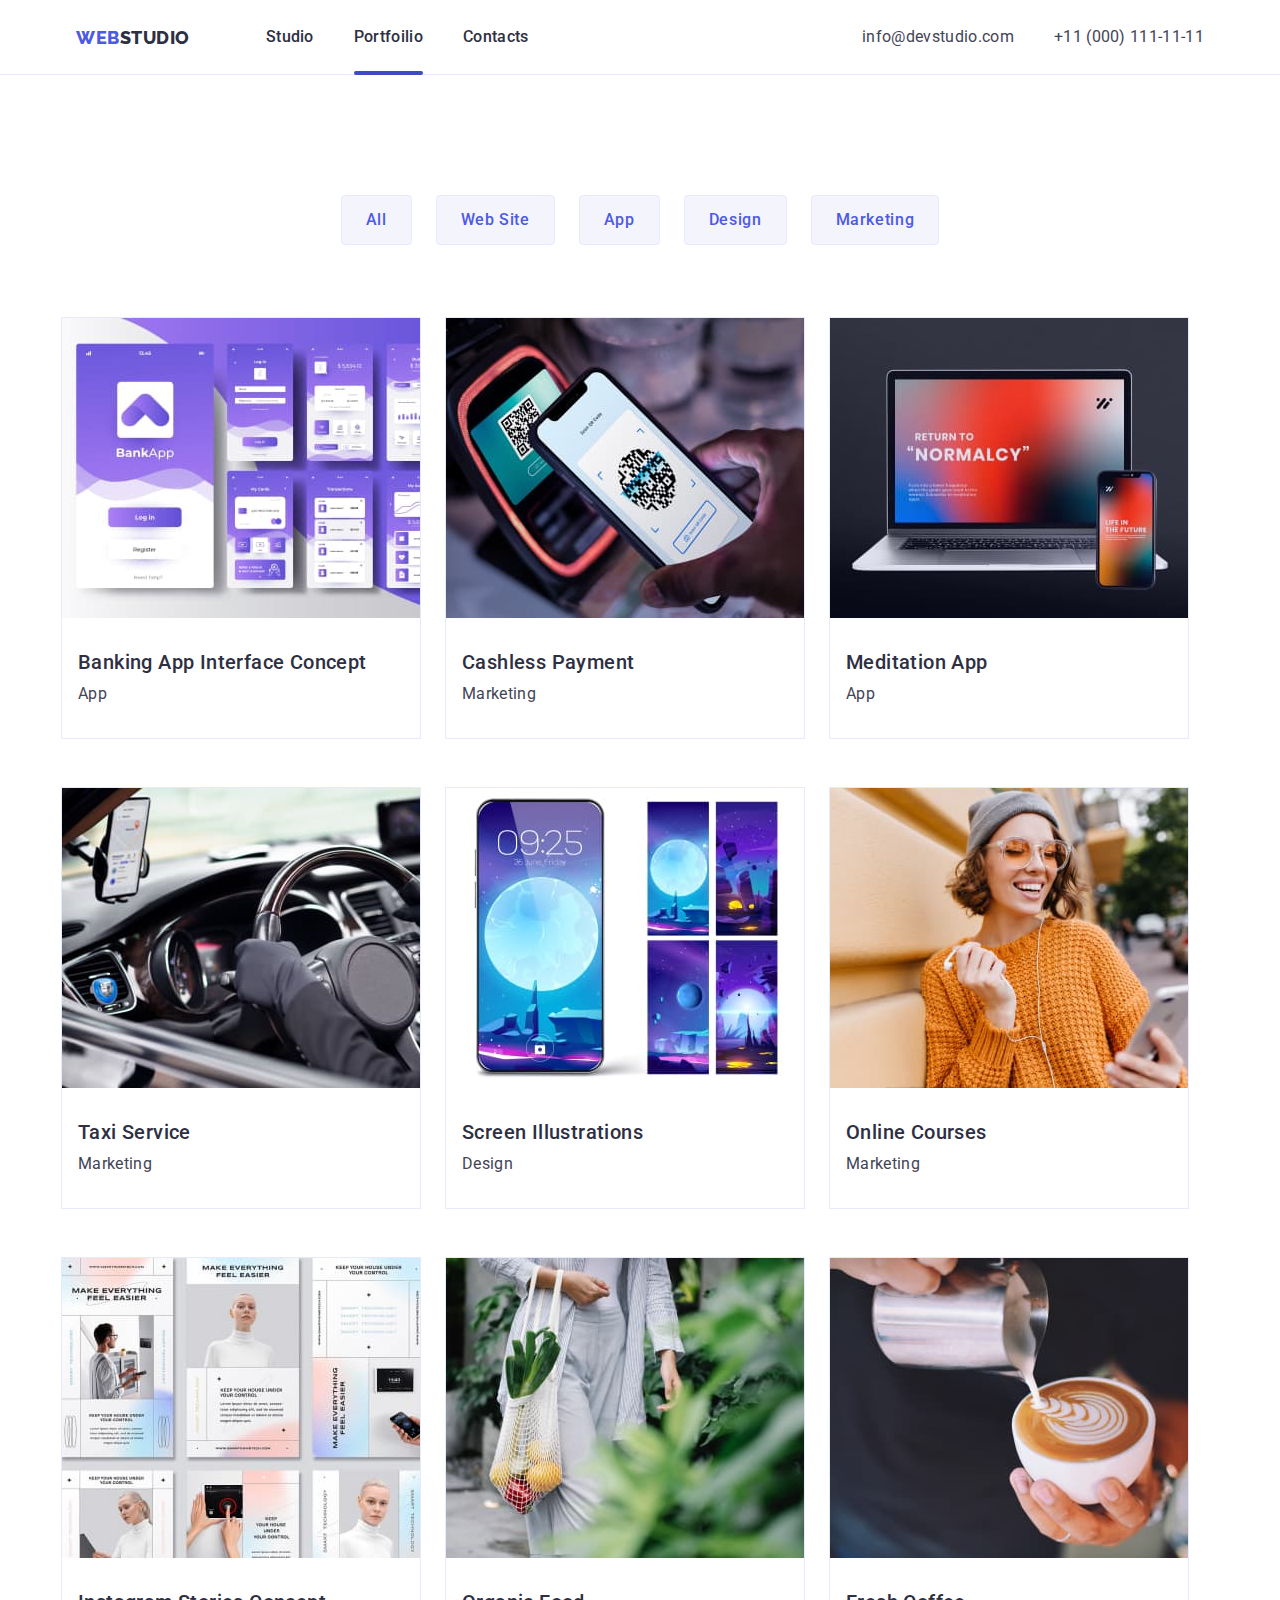
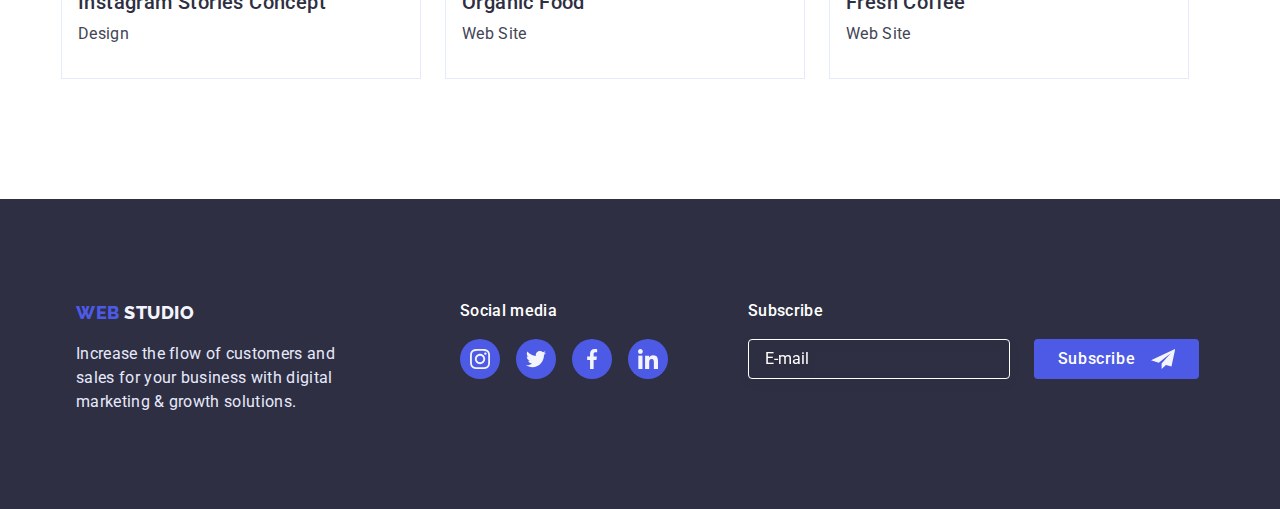
==== portfolio.html @ 88928753 "Initial commit" ====
<!DOCTYPE html>
<html lang="en">
  <head>
    <meta charset="UTF-8" />
    <meta http-equiv="X-UA-Compatible" content="IE=edge" />
    <meta name="viewport" content="width=device-width, initial-scale=1.0" />
    <title>Portfoilio</title>
     <link rel="stylesheet" href="https://cdn.jsdelivr.net/npm/modern-normalize@1.1.0/modern-normalize.min.css">
    <link rel="preconnect" href="https://fonts.googleapis.com" />
    <link rel="preconnect" href="https://fonts.gstatic.com" crossorigin />
    <link
      href="https://fonts.googleapis.com/css2?family=Raleway:wght@800&family=Roboto:wght@400;500;700;900&display=swap"
      rel="stylesheet"
    />
    <link rel="stylesheet" href="./css/styles.css" />
  </head>
  <body>
     <header class="container-site line">
      <div class="container header-conteiner ">
      <nav class="header-navigation">
        <!-- Logo -->
        <a class="link web-top" href="./index.html"
          >Web<span class="studio-top">Studio</span></a
        >

        <!-- Button -->
        <ul class="list site-nav ">
          <li class="item">
            <a class="link hover-nav header-nav" href="./index.html">Studio</a>
          </li>

          <li class="item menu-link">
            <a class="link hover-nav header-nav current" href="./portfolio.html"
              >Portfoilio</a
            >
          </li>

          <li class="item">
            <a class="link hover-nav header-nav" href="">Contacts</a>
          </li>
        </ul>
      </nav>
      <address class="font ">
        <ul class="list site-nav ">
          <li class="item">
            <a
              class="link hover-nav header-addr"
              href="mailto:info@devstudio.com"
              >info@devstudio.com</a
            >
          </li>

          <li class="item">
            <a class="link hover-nav header-addr" href="tel:+11000111111"
              >+11 (000) 111-11-11</a
            >
          </li>
        </ul>
      </div>
      </address>
    </header>
    <!-- Filters, btn-navigation -->
    <main class="contaier-site">
      <section class="section-portfolio">
        <h1 hidden>hidden this text</h1>
        <!-- <div class="button box "> -->
       <div class="box">
          <ul class="list feature-sublist ">
            <li>
              <button type="button" class="nav-btn hover-btn">All</button>
            </li>
            <li>
              <button type="button" class="nav-btn hover-btn">Web Site</button>
            </li>
            <li>
              <button type="button" class="nav-btn hover-btn">App</button>
            </li>
            <li>
              <button type="button" class="nav-btn hover-btn">Design</button>
            </li>
            <li>
              <button type="button" class="nav-btn hover-btn">Marketing</button>
            </li>
          </ul>
         <!-- </div> -->

         <!-- Row 1 -->
          <ul class="list gallery-list ">

            <li class="item-card hover-cards">
                <a href="" class="link Item-cards-hover">
                  <div class="item-img-wrapper">
                    <img
                      src="./images/imgBankApp.jpg"
                      alt="Banking App Interface"
                      width="360"
                      height="300"
                    />
                    <p class="overloy-cards">Lorem ipsum dolor sit amet consectetur adipisicing elit. Porro perspiciatis rerum totam, alias deleniti ullam! Quae labore magnam consequuntur sapiente sint, dolor, quo consequatur in accusamus tempora, mollitia neque voluptate?</p>
                  </div>
                  <div class="cards-text">
                    <h2 class="feature-subtitle">Banking App Interface Concept</h2>
                    <p class="cards-subtext ">App</p>
                  </div>
                </a>
            </li>

            <li class="item-card hover-cards hover-cards">
              <a href="" class="link Item-cards-hover">
                <div class="item-img-wrapper">
                <img
                  src="./images/imgCashPay.jpg"
                  alt="Cashless Payment"
                  width="360"
                  height="300"
                />
                <p class="overloy-cards">Lorem ipsum dolor sit amet consectetur adipisicing elit. Porro perspiciatis rerum totam, alias deleniti ullam! Quae labore magnam consequuntur sapiente sint, dolor, quo consequatur in accusamus tempora, mollitia neque voluptate?</p>
              </div>
                <div class="cards-text">
                  <h2 class="feature-subtitle">Cashless Payment</h2>
                  <p class="cards-subtext ">Marketing</p>
                </div>
              </a>
            </li>
            <li class="item-card hover-cards">
              <a href="" class="link Item-cards-hover">
                <div class="item-img-wrapper">
                <img
                  src="./images/imgMeditationApp.jpg"
                  alt="Meditaion App"
                  width="360"
                  height="300"
                />
              <p class="overloy-cards">Lorem ipsum dolor sit amet consectetur adipisicing elit. Porro perspiciatis rerum totam, alias deleniti ullam! Quae labore magnam consequuntur sapiente sint, dolor, quo consequatur in accusamus tempora, mollitia neque voluptate?</p>
              </div>
                <div class="cards-text">
                  <h2 class="feature-subtitle">Meditation App</h2>
                  <p class="cards-subtext ">App</p>
                </div>
              </a>
            </li>
            <li class="item-card hover-cards">
              <a href="" class="link Item-cards-hover">
                <div class="item-img-wrapper">
                <img
                  src="./images/imgTaxiServ.jpg"
                  alt="TaxiServ"
                  width="360"
                  height="300"
                />
              <p class="overloy-cards">Lorem ipsum dolor sit amet consectetur adipisicing elit. Porro perspiciatis rerum totam, alias deleniti ullam! Quae labore magnam consequuntur sapiente sint, dolor, quo consequatur in accusamus tempora, mollitia neque voluptate?</p>
              </div>
                <div class="cards-text">
                  <h2 class="feature-subtitle">Taxi Service</h2>
                  <p class="cards-subtext ">Marketing</p>
                </div>
              </a>
            </li>
            <li class="item-card hover-cards">
              <a href="" class="link Item-cards-hover">
                <div class="item-img-wrapper">
                <img
                  src="./images/imgScreen.jpg"
                  alt="Screen"
                  width="360"
                  height="300"
                />
              <p class="overloy-cards">Lorem ipsum dolor sit amet consectetur adipisicing elit. Porro perspiciatis rerum totam, alias deleniti ullam! Quae labore magnam consequuntur sapiente sint, dolor, quo consequatur in accusamus tempora, mollitia neque voluptate?</p>
              </div>
                <div class="cards-text">
                  <h2 class="feature-subtitle">Screen Illustrations</h2>
                  <p class="cards-subtext ">Design</p>
                </div>
              </a>
            </li>
            <li class="item-card hover-cards">
              <a href="" class="link Item-cards-hover">
                <div class="item-img-wrapper">
                <img
                  src="./images/imgOnlineCourses.jpg"
                  alt="imgOnlineCourses"
                  width="360"
                  height="300"
                />
              <p class="overloy-cards">Lorem ipsum dolor sit amet consectetur adipisicing elit. Porro perspiciatis rerum totam, alias deleniti ullam! Quae labore magnam consequuntur sapiente sint, dolor, quo consequatur in accusamus tempora, mollitia neque voluptate?</p>
              </div>
                <div class="cards-text">
                  <h2 class="feature-subtitle">Online Courses</h2>
                  <p class="cards-subtext ">Marketing</p>
                </div>
              </a>
            </li>
            <li class="item-card hover-cards">
              <a href="" class="link Item-cards-hover">
                <div class="item-img-wrapper">
                <img
                  src="./images/imgInstagramStories.jpg"
                  alt="InstagramStories"
                  width="360"
                  height="300"
                />
              <p class="overloy-cards">Lorem ipsum dolor sit amet consectetur adipisicing elit. Porro perspiciatis rerum totam, alias deleniti ullam! Quae labore magnam consequuntur sapiente sint, dolor, quo consequatur in accusamus tempora, mollitia neque voluptate?</p>
              </div>
                <div class="cards-text">
                  <h2 class="feature-subtitle">Instagram Stories Concept</h2>
                  <p class="cards-subtext ">Design</p>
                </div>
              </a>
            </li>
            <li class="item-card hover-cards">
              <a href="" class="link Item-cards-hover">
                <div class="item-img-wrapper">
                <img
                  src="./images/imgOrganicFood.jpg"
                  alt="OrganicFood"
                  width="360"
                  height="300"
                />
              <p class="overloy-cards">Lorem ipsum dolor sit amet consectetur adipisicing elit. Porro perspiciatis rerum totam, alias deleniti ullam! Quae labore magnam consequuntur sapiente sint, dolor, quo consequatur in accusamus tempora, mollitia neque voluptate?</p>
              </div>
                <div class="cards-text">
                  <h2 class="feature-subtitle">Organic Food</h2>
                  <p class="cards-subtext ">Web Site</p>
                </div>
              </a>
            </li>
            <li class="item-card hover-cards">
              <a href="" class="link Item-cards-hover">
                <div class="item-img-wrapper">
                <img
                  src="./images/imgFreshCoffee.jpg"
                  alt="imgFreshCoffee"
                  width="360"
                  height="300"
                />
              <p class="overloy-cards">Lorem ipsum dolor sit amet consectetur adipisicing elit. Porro perspiciatis rerum totam, alias deleniti ullam! Quae labore magnam consequuntur sapiente sint, dolor, quo consequatur in accusamus tempora, mollitia neque voluptate?</p>
              </div>
                <div class="cards-text">
                  <h2 class="feature-subtitle">Fresh Coffee</h2>
                  <p class="cards-subtext ">Web Site</p>
                </div>
              </a>
            </li>
          </ul>
         <!-- </div> -->
         </div>
      </section>
    </main>
<!-- </div> -->
    <!-- Footer -->
        <footer class="back-foot">
      <div class="container-fooer">
        <div>
          <a class="link web-top" href="./index.html"
            >Web <span class="studio-top-footer">Studio</span></a
          >
          <p class="foot-text">
            Increase the flow of customers and sales for your business with
            digital marketing & growth solutions.
          </p>
        </div>
        <div class="container-subfooetr">
          <p class="footr-subtext">Social media</p>
          <ul class="footer-social">
            <li>
              <a class="subbutton" href="">
                <svg class="button-icon" width="40" height="40">
                  <use href="./images/symbol-defs.svg#icon-instagram"></use>
                </svg>
              </a>
            </li>
            <li>
              <a class="subbutton" href="">
                <svg class="button-icon" width="40" height="40">
                  <use href="./images/symbol-defs.svg#icon-twitter"></use>
                </svg>
              </a>
            </li>
            <li>
              <a class="subbutton" href="">
                <svg class="button-icon" width="40" height="40">
                  <use href="./images/symbol-defs.svg#icon-facebook"></use>
                </svg>
              </a>
            </li>
            <li>
              <a class="subbutton" href="">
                <svg class="button-icon" width="40" height="40">
                  <use href="./images/symbol-defs.svg#icon-linkedin"></use>
                </svg>
              </a>
            </li>
          </ul>
        </div>

        <div class="Subscribe">
          <p class="text-subscribe">Subscribe</p>
          <div class="box2">
            <label for="mail"></label>
            <input
              type="email"
              id="mail"
              name="email"
              placeholder="E-mail"
              class="footer-mail comment-footer"
            />
            <button class="footer-subscribe-btn" type="submit">
              Subscribe
              <svg class="footer-subscribe-icon" width="24" height="24">
                <use href="./images/symbol-defs.svg#icon-send"></use>
              </svg>
            </button>
          </div>
        </div>
      </div>
    </footer>

  </body>
</html>
---- css/styles.css ----
body{
font-family: "Roboto", sans-serif;
color: var(--text);
}

p,h1,h2,h3,h4,h5,h6{
margin: 0;
}

ul {
    margin: 0;
    padding-left: 0;
}

:root{
--font-text:#2e2f42;
--text:#434455;
--color: #4d5ae5;
--hov-btn: #404bbf;
--white-col: #ffffff;
--ft-col: #f4f4fd;
--color-tex: #E7E9FC;

--card-set-gap: 20px;

}
.list{
    list-style: none;
}

.link{
    text-decoration: none;
}

/* ==============================Header================================*/
.web-top{
font-family: "Raleway", sans-serif;
font-weight: 800;
font-size: 18px;
line-height: 1.17;
letter-spacing: 0.03em;
text-transform: uppercase;
color: var(--color)
}

.web-top{
    margin-right: 76px;
}

.studio-top{
font-family: 'Raleway', sans-serif;
font-weight: 800;
font-size: 18px;
line-height: 1.5;
letter-spacing: 0.03em;
text-transform: uppercase;
color: var(--font-text);     
}

.header-nav{
    font-family: 'Roboto', sans-serif;
    font-weight: 500;
    font-size: 16px;
    line-height: 1.5;
    letter-spacing: 0.02em;
    color: var(--font-text);
}

.header-addr{
    font-family: 'Roboto', sans-serif;
    font-size: 16px;
    line-height: 1.5;
    letter-spacing: 0.02em;
    color: var(--text);
}

.font{
    font-style: normal
}

.line{
    border-bottom: 1px solid #E7E9FC;
}

.header-navigation{
    display: flex;
    align-items: center;
/* justify-content: space-between; */
    margin-right: auto;
}

.site-nav{
    display: flex;
    gap: 40px;
}

.item{
    padding-top: 25px;
    padding-bottom: 25px;
}
.menu-link {
    position: relative;
}

.link.current::after {
    content: '';
    position: absolute;
    left: 0;
    bottom: -1px;
    display: block;
    width: 100%;
    height: 4px;
    border-radius: 2px;
    background-color: #404BBF;
}


/* =================Hero =========================*/
.hero{
    background-color: var(--font-text);
    padding-top: 188px;
    padding-bottom: 188px;
    height: 600px;
    text-align: center;
}

.hero-tittle{
    font-family: 'Roboto', sans-serif;
    font-size: 56px;
    line-height: 1.07;
    letter-spacing: 0.02em;
    color: var(--white-col);
    max-width: 496px;
    margin-left: auto;
    margin-right: auto;
    margin-bottom: 48px;
}

.hero-btn{
    font-family: "Roboto", sans-serif;
    font-weight: 500;
    font-size: 16px;
    line-height: 1.5;
    letter-spacing: 0.04em;
    color: var(--white-col);
    cursor: pointer;
    background: var(--color);
    box-shadow: 0px 4px 4px rgba(0, 0, 0, 0.15);
    border-radius: 4px;
    padding: 16px 32px 16px;
    border: none;
    transition: 250ms ease;
}


.hover-btn:hover,
.hover-btn:focus {
    background-color: var(--hov-btn);
    color: var(--white-col);
    box-shadow: 0px 3px 1px rgba(0, 0, 0, 0.1), 0px 2px 1px rgba(0, 0, 0, 0.08), 0px 2px 2px rgba(0, 0, 0, 0.12);
}

.hover-nav:hover,
.hover-nav:focus{
    color: var(--hov-btn);
}

.backdrop{
    position: fixed;
    top: 0;
    left: 0;
    min-width: 100%;
    min-height: 100%;
    background: rgba(46, 47, 66, 0.4);
    opacity: 1; 
    visibility: visible; 
    transition: opacity 250ms cubic-bezier(0.4, 0, 0.2, 1) visibility 250ms cubic-bezier(0.4, 0, 0.2, 1);
}

.backdrop.is-hidden{
    opacity: 0;
    pointer-events: none;
}

.is-hidden {
    opacity: 0;
    visibility: hidden;
    transition: 300ms ease-in-out;
}

.modal{
    position: absolute;
    top: 50%;
    left: 50%;
    transform: translate(-50%, -50%)scale(1);

    min-height: 576px; 
    min-width: 408px;
    
    background: #FCFCFC;
    box-shadow: 0px 1px 1px rgba(0, 0, 0, 0.14), 0px 1px 3px rgba(0, 0, 0, 0.12), 0px 2px 1px rgba(0, 0, 0, 0.2);
    border-radius: 4px;
    padding: 24px;
    transition: transform 250ms cubic-bezier(0.4, 0, 0.2, 1);
}

.modal-form-text{
    font-family: 'Roboto', sans-serif;
    font-weight: 500;
    font-size: 16px;
    line-height: 1.5;
    text-align: center;
    letter-spacing: 0.02em;
    color: #2E2F42;
    margin-top: 48px;
    margin-bottom: 16px;
}

textarea{
    resize: none;
}

.backdrop.is-hidden .modal {
    transform: translate(-50%, -50%) scaleY(0);
}

.nav-btn{
    font-family: "Roboto", sans-serif;
    font-weight: 500;
    font-size: 16px;
    line-height: 1.5;
    letter-spacing: 0.04em;
    cursor: pointer;
    color: var(--color);
    padding: 12px 24px 12px;
    background-color: var(--ft-col);
    border: 1px solid var(--color-tex);
    border-radius: 4px;
    transition: 250ms ease;
}

/* =====================Sections =================== */

.hover-cards:hover{
    box-shadow: 0px 1px 6px rgba(46, 47, 66, 0.08), 0px 1px 1px rgba(46, 47, 66, 0.16), 0px 2px 1px rgba(46, 47, 66, 0.08);
    transition: 250ms ease;
}

.subbutton:hover,
.subbutton:focus {
    background-color: #31D0AA;
}

.social-link:hover,
.social-link:focus {
    background-color: #404BBF;
}

.logo-partner:is(:hover, :focus) {
   color: #404BBF;
   border: 1px solid #404BBF;
}

.logo-company-items {
    width: 104px;
    height: 56px;
    fill: currentColor;
    transition: 250ms ease;
}

.logo-partner {
    display: flex;
    border: 1px solid #8e8f99;
    width: 100%;
    height: 100%;
    border-radius: 4px;
    justify-content: center;
    align-items: center;
    color: #8e8f99;
}

.feature-text {
    font-family: 'Roboto', sans-serif;
    font-size: 16px;
    line-height: 1.5;
    letter-spacing: 0.02em;
    color: var(--text);
}

.semple-text {
    font-family: 'Roboto', sans-serif;
    font-size: 36px;
    line-height: 1.11;
    text-align: center;
    letter-spacing: 0.02em;
    text-transform: capitalize;
    color: var(--font-text);
    margin-bottom: 72px;
}

.costumer{
    font-family: 'Roboto', sans-serif;
    font-weight: 700;
    font-size: 36px;
    line-height: 1.11;
    text-align: center;
    letter-spacing: 0.02em;
    margin-bottom: 72px;
}

.customers-item {
    width: calc((100% - 120px) / 6);
    height: 88px;
}

.feature-subtitle{
    font-family: 'Roboto', sans-serif;
    font-weight: 500;
    font-size: 20px;
    line-height: 1.2;
    letter-spacing: 0.02em;
    color: var(--font-text);
}

.cards-subtext{
    font-size: 16px;
    line-height: 1.5;
    letter-spacing: 0.02em;
    color: var(--text);
    margin-top: 8px;
    width: 264px;
}

.cards-text{
    padding-top: 32px;
    padding-bottom: 32px;
    padding-left: 16px;
    padding-right: 16px;
}

.overlay{ 
    margin: 0 auto;
    background-image: linear-gradient(to right, rgba(46, 47, 66, 0.7), rgba(46, 47, 66, 0.7)), url("../images/people-office.jpg");
    background-repeat: no-repeat;
    background-size: cover;
    background-position: center;
    max-width: 1440px;
}

.card-item {
    text-align: center;
    background: #FFFFFF;
    box-shadow: 0px 1px 6px rgba(46, 47, 66, 0.08), 0px 1px 1px rgba(46, 47, 66, 0.16), 0px 2px 1px rgba(46, 47, 66, 0.08);
    border-radius: 0px 0px 4px 4px;
}

.gallery-list{
    display: flex;
    flex-wrap: wrap;
    gap: 48px 24px;
}

.gallery-list li{
    width: calc((100% - 60px) / 3);
    width: 360px;
}

.subcard-item{
    padding-top: 32px;
    padding-bottom: 32px;
}

.item-card{
    border: 1px solid #E7E9FC;
}

img {
    display: block;
}

.box{
    width: 1158px;
    margin-top: 0px;
    margin: 0 auto;
}

.box1{
    width: 1158px;
    margin-top: 288px;
    margin-top: 72px;
}

.container {
    width: 1158px;
    padding-right: 15px;
    padding-left: 15px;
    margin: 0 auto;
}

.container-fooer{
    width: 1158px;
    padding-right: 15px;
    padding-left: 15px;
    margin: 0 auto;
    display: flex;
}

.container-subfooetr{
    margin-left: 120px;
}

.section{
    padding-top: 120px;
}

.section-2{
    padding-top: 120px;
    padding-bottom: 120px;
}

.section-3{
    padding-top: 120px;
    padding-bottom: 120px;
    background-color: #F4F4FD;
}

.section-4 {
    padding-top: 130px;
    padding-bottom: 120px; 
}

.container-4{
    width: 1128px;
    padding-right: 15px;
    padding-left: 15px;
    margin: 0 auto;
}

.section-portfolio {
    padding-bottom: 120px;
    padding-top: 120px;
}

.company-logo{
    display: flex;
    list-style: none;
    gap: 24px;
}

.sublogo{
    width: 168px;
    height: 88px;
}

.feature-list {
    display: flex;
    gap: 24px;
    justify-content: center;
}

.feature-sublist {
    display: flex;
    gap: 24px;
    justify-content: center;
    margin-bottom: 72px;
}

.header-conteiner {
    display: flex;
}

.list-item::before {
    content: '';
    display: block;
    height: 112px;
    background-color: #F4F4FD;
    margin-bottom: 8px;
    background-repeat: no-repeat;
    background-position: center;
}

.list-item:nth-child(1)::before {
    content: '';
    background-image: url("../images/antenna.svg");
}

.list-item:nth-child(2)::before {
    content: '';
    background-image: url("../images/clock.svg");
}

.list-item:nth-child(3)::before {
    content: '';
    background-image: url("../images/diagram.svg");
}

.list-item:nth-child(4)::before {
    content: '';
    background-image: url("../images/astronaut.svg");
}

.logo-company-partners{
    width: 168px;
    height: 88px;
}

.item-img-wrapper{
    position: relative;
    overflow: hidden;
}

.overloy-cards{
    position: absolute;
    left: 0;
    top: 0;
    width: 100%;
    height: 100%;
    overflow: auto;
    transform: translate(0, 100%);

    padding-top: 40px;
    padding-bottom: 40px;
    padding-right: 32px;
    padding-left: 32px;
    
    color: #F4F4FD;
    font-size: 16px;
    line-height: 1.5;
    letter-spacing: 0.02em;

    transform: translateY(100%);
    transition: transform 250ms linear;
    background-color: #4D5AE5;
}

.Item-cards-hover:hover .overloy-cards,
.Item-cards-hover:focus .overloy-cards {
    transform: translateY(0%);
}

.close-btn-img{
    position: absolute;
    right: 24px;
    top: 24px;
    display: flex;
    justify-content: center;
    align-items: center;
    width: 40px;
    height: 40px;
    border-radius: 50%;
    background-color: #E7E9FC;
    transition: 250ms ease;
    border: none;
    width: 24px;
    height: 24px;
    cursor: pointer;
}

.close-btn-img:hover{
    background-color: #404bbf;
}

.close-btn-img:hover svg use {
    fill: white;
}

.order-service-btn {
    padding-top: 8px;
    padding-bottom: 8px;
    padding-left: 24px;
    padding-right: 64px;
    margin-left: 24px;
    width: 165px;

    font-family: 'Roboto', sans-serif;
    font-weight: 500;
    font-size: 16px;
    line-height: 1.5;
    display: flex;
    letter-spacing: 0.04em;
    color: #FFFFFF;
    background: #4D5AE5;
    border-radius: 4px;
    border: none;
}

.footer-subscribe-btn:hover {
    background-color: #404bbf;
    display: flex;
    transition: 250ms linear;
}

.box2 {
    display: flex;
}

.footer-subscribe-btn {
    min-width: 165px;
    height: 40px;
    display: flex;
    justify-content: center;
    align-items: center;
    font-weight: 500;
    font-size: 16px;
    line-height: 1.5;
    letter-spacing: 0.04em;
    color: #FFFFFF;
    background-color: #4D5AE5;
    border-radius: 4px;
    border: none;
    margin-left: 24px;
    gap: 16px;
}

.form-field {
    display: flex;
    flex-direction: column;
    margin-bottom: 8px;
    position: relative;
}

.form-subfield{
    display: flex;
    margin-bottom: 4px;
}

.form-field :last-child {
    padding-bottom: 0;
}

.form-field-comment {
    display: flex;
    padding-bottom: 8px;
    padding-top: 16px;
}

.form {
    margin-left: auto;
    margin-right: auto;
}

.modal-text {
    font-family: 'Roboto', sans-serif;
    font-size: 12px;
    line-height: 1.17;
    letter-spacing: 0.04em;
    color: #8E8F99;
    padding-bottom: 4px;
}

.column{
    width: 100%;
    height: 40px;
    border: 1px solid rgba(46, 47, 66, 0.4);
    border-radius: 4px;
    padding-left: 38px;
    background: transparent;
}
.column:focus{
    outline: none;
    border-color: var(--color);
}

.column:focus + .icon-modal{
fill: var(--color);
}

.comment-column{
    border: 1px solid rgba(46, 47, 66, 0.4);
    border-radius: 4px;
    padding-left: 16px;
    padding-top: 8px;
    font-weight: 400;
    font-size: 12px;
    line-height: 1.17;
    letter-spacing: 0.04em;
    background: transparent;
    height: 120px;
}

.comment-column:focus{
    outline: none;
    border-color: var(--color);
}

.text-policy{
    font-family: 'Roboto';
    font-size: 12px;
    line-height: 1.17;
    letter-spacing: 0.04em;
    color: #8E8F99;
    margin-left: 24px;
    align-content: center;
}

.btn-modal{
    font-family: 'Roboto', sans-serif;
    font-weight: 500;
    font-size: 16px;
    line-height: 1.5;
    letter-spacing: 0.04em;
    color: #FFFFFF;
    width: 169px;
    padding: 16px 32px 16px 32px;
    border: none;
    background: #4D5AE5;
    box-shadow: 0px 4px 4px rgba(0, 0, 0, 0.15);
    border-radius: 4px;
    transition: 250ms ease;
    cursor: pointer;
}

.form-btn{
    text-align: center;
    margin: 0 auto;
    padding-top: 24px;
}

.link-policy{
    color: #4D5AE5;
}

.policy-image{
    fill: currentColor;
}

.icon-modal{
    fill: #2E2F42;
    position: absolute;
    top: 50%;
    left: 16px;
    transform: translateY(-50%)
}



.option {
    margin-bottom: 0.5em;
}

/* Check */

.check {
    padding-right: 8px;
}

.check__input {
    position: absolute;
    clip: rect(0 0 0 0);
    width: 1px;
    height: 1px;
    margin: -1px;
}

.check__box {
    position: absolute;
    margin-top: 0.2em;
    margin-left: -24px;
    width: 16px;
    height: 16px;
    overflow: hidden;
    background-color: white;
    background-repeat: no-repeat;
    background-position: 50% 50%;
    border: 1px solid rgba(46, 47, 66, 0.4);
    border-radius: 2px;
    padding-left: 8px;
    align-content: center;
}

/* Checked */

.check__input:checked+.check__box {
    background-color: #4A90E2;
    background-image: url("../images/check.svg");
}

/* Focused */

.check__input:focus+.check__box {
    box-shadow:
        0 0 0 0.1em #4A90E2,
        /* 0 0 0 0.2em #7ED321; */
}

/* Disabled */

.check__input:disabled+.check__box {
    box-shadow: 0 0 0 0.1em #9B9B9B;
}

.check__input:checked:disabled+.check__box {
    background-color: #9B9B9B;
}

/* ============================Footer========================= */

.foot-text{
    font-family: 'Roboto',sans-serif;
    font-size: 16px;
    line-height: 1.5;
    letter-spacing: 0.02em;
    color: var(--color-tex);
    height: 72px;
    margin-top: 16px;
    width: 264px;
}

.footr-subtext{
    font-family: 'Roboto', sans-serif;
    font-style: normal;
    font-weight: 500;
    font-size: 16px;
    line-height: 1.5;
    letter-spacing: 0.02em;
    color: #FFFFFF;
    padding-bottom: 16px;
}

.back-foot{
    background-color: var(--font-text);
    height: 310px;
    padding-top: 100px;
    padding-bottom: 100px;
}

.foot-clt{
    color: var(--ft-col);
}

.studio-top-footer {
    font-family: 'Raleway', sans-serif;
    font-weight: 800;
    font-size: 18px;
    line-height: 1.5;
    letter-spacing: 0.03em;
    text-transform: uppercase;
    color: var(--ft-col);
}

.footer-social{
    display: flex;
    list-style: none;
    gap: 16px;
}

.button-icon{
    width: 20px;
    height: 20px;
}

.subbutton{
    background: #4D5AE5;
    border: none;
    width: 40px;
    height: 40px;
    border-radius: 50%;
    display: flex;
    justify-content: center;
    align-items: center;
    transition: 250ms ease;
}

.social-list{
    display: flex;
    justify-content: center;
    align-items: center;
    padding: 0;
    margin: 0;
    list-style: none;
    gap: 24px;
    padding-top: 8px;
}

.social-link{
    display: flex;
    justify-content: center;
    align-items: center;
    width: 40px;
    height: 40px;
    border-radius: 50%;
    background-color: #4D5AE5;  
    transition: 250ms ease;
}

.social-icon{
    width: 16px;
    height: 16px;
}

.text-subscribe{
    font-family: 'Roboto';
    font-style: normal;
    font-weight: 500;
    font-size: 16px;
    line-height: 1.5;
    letter-spacing: 0.02em;
    color: #FFFFFF;

    padding-bottom: 16px;
}

.footer-mail{
    padding-top: 8px;
    padding-bottom: 8px;
    padding-left: 16px;
    width: 262px;
    border: 1px solid #FFFFFF;
    filter: drop-shadow(0px 4px 4px rgba(0, 0, 0, 0.15));
    border-radius: 4px;
    background: transparent;
    color: #ffffff;
}

.comment-footer::placeholder {
    color: #ffffff;
}

.Subscribe{
    margin-left: 80px;
}
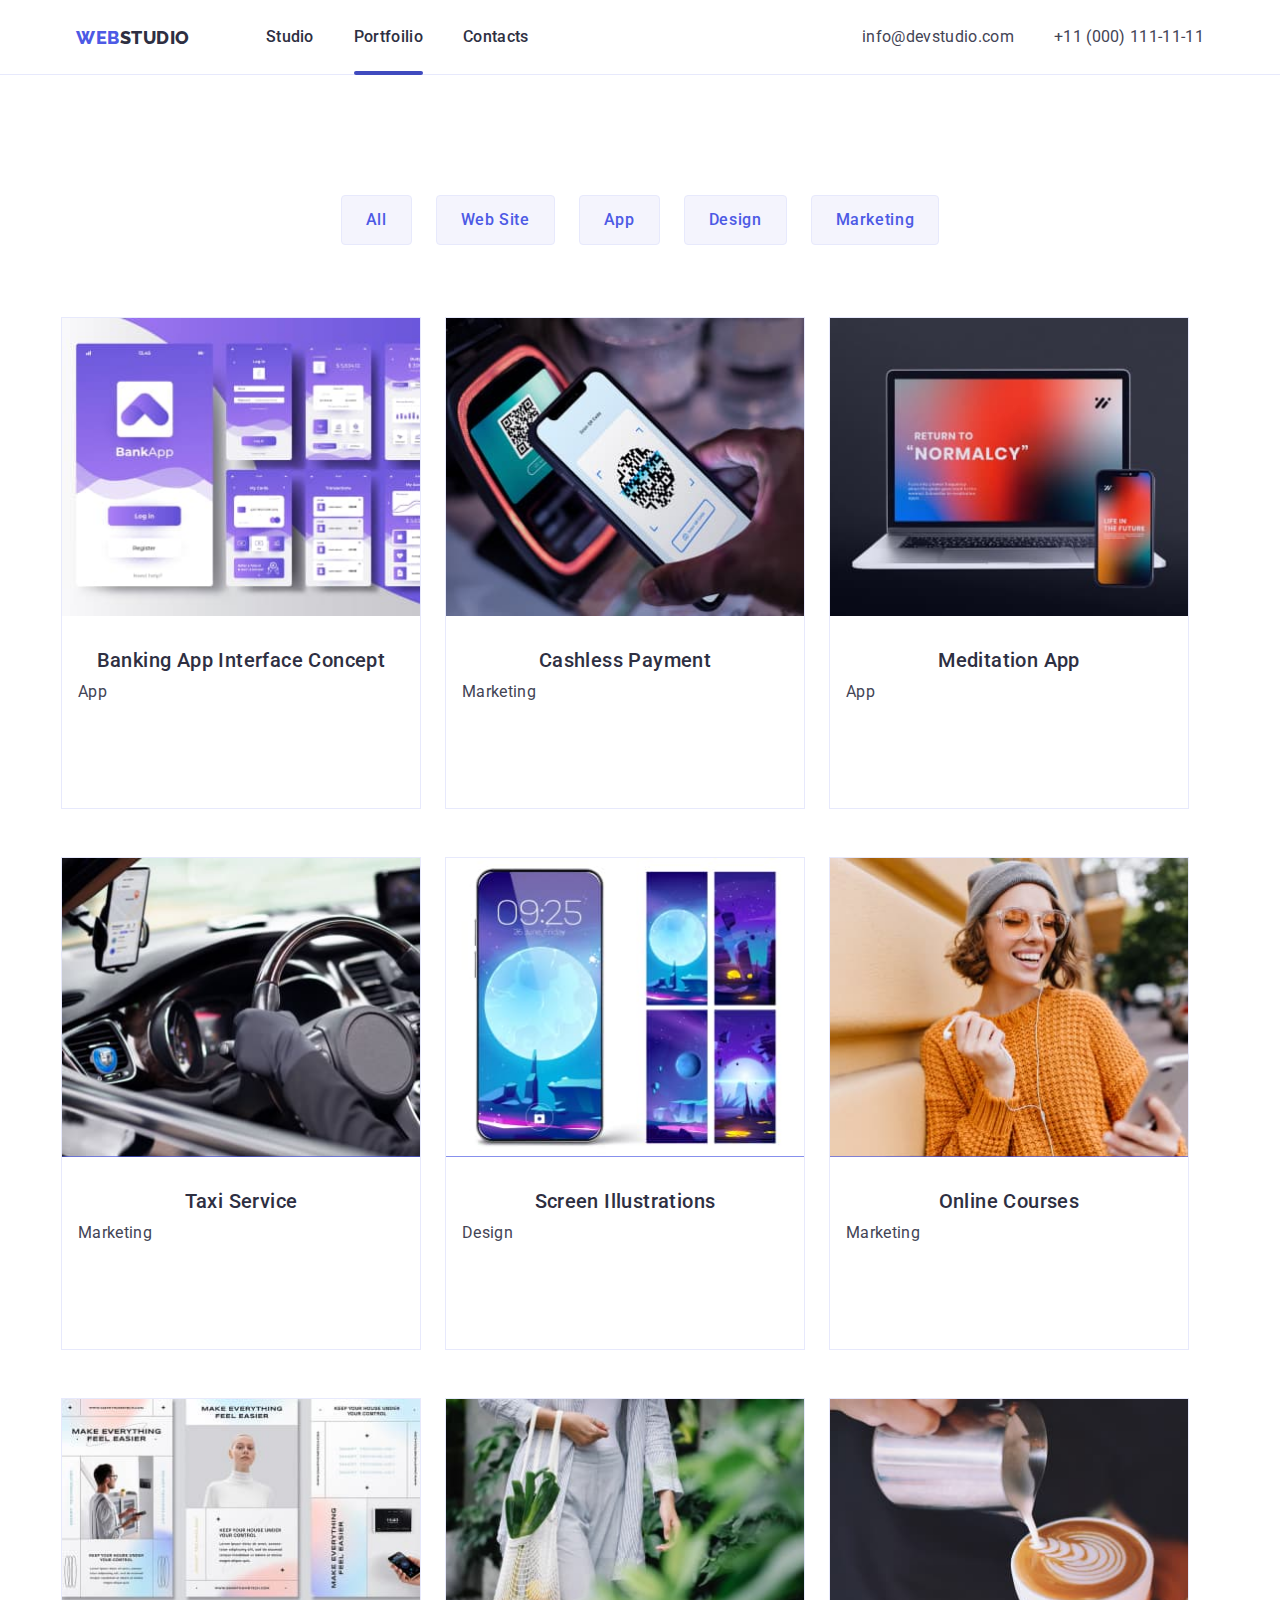
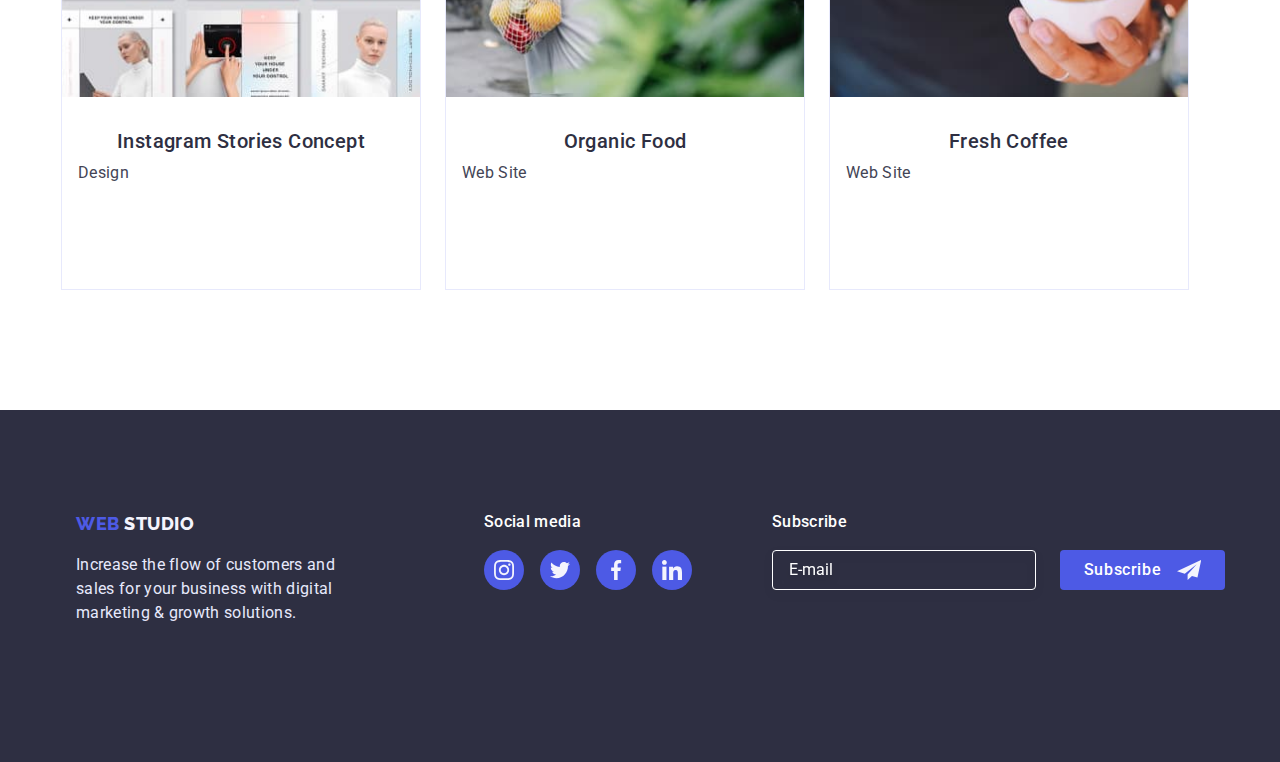
==== commit 43dbcc36: "Update1" ====
--- a/portfolio.html
+++ b/portfolio.html
@@ -13,6 +13,7 @@
       rel="stylesheet"
     />
     <link rel="stylesheet" href="./css/styles.css" />
+    <link rel="stylesheet" href="./css/device.css" />
   </head>
   <body>
      <header class="container-site line">
--- a/css/styles.css
+++ b/css/styles.css
@@ -10,6 +10,13 @@
 ul {
     margin: 0;
     padding-left: 0;
+}
+
+img {
+    display: block;
+    min-width: 100%;
+    height: auto;
+    width: 100%;
 }
 
 :root{
@@ -32,6 +39,12 @@
     text-decoration: none;
 }
 
+
+
+
+
+
+  
 /* ==============================Header================================*/
 .web-top{
 font-family: "Raleway", sans-serif;
@@ -81,11 +94,9 @@
 .line{
     border-bottom: 1px solid #E7E9FC;
 }
-
 .header-navigation{
     display: flex;
     align-items: center;
-/* justify-content: space-between; */
     margin-right: auto;
 }
 
@@ -320,6 +331,7 @@
     line-height: 1.2;
     letter-spacing: 0.02em;
     color: var(--font-text);
+    
 }
 
 .cards-subtext{
@@ -328,7 +340,15 @@
     letter-spacing: 0.02em;
     color: var(--text);
     margin-top: 8px;
-    width: 264px;
+    margin-bottom: 72px;
+}
+
+.cards-subtext-team{
+    font-size: 16px;
+    line-height: 1.5;
+    letter-spacing: 0.02em;
+    color: var(--text);
+    margin-top: 8px;
 }
 
 .cards-text{
@@ -374,9 +394,6 @@
     border: 1px solid #E7E9FC;
 }
 
-img {
-    display: block;
-}
 
 .box{
     width: 1158px;
@@ -391,42 +408,42 @@
 }
 
 .container {
-    width: 1158px;
+    width: 100%;
+    padding-right: 15px;
+    padding-left: 15px;
+    margin-left: auto;
+    margin-right: auto;
+}
+
+.container-fooer{
     padding-right: 15px;
     padding-left: 15px;
     margin: 0 auto;
 }
 
-.container-fooer{
-    width: 1158px;
-    padding-right: 15px;
-    padding-left: 15px;
-    margin: 0 auto;
-    display: flex;
-}
-
-.container-subfooetr{
-    margin-left: 120px;
-}
 
 .section{
-    padding-top: 120px;
+    padding-top: 96px;
 }
 
 .section-2{
-    padding-top: 120px;
-    padding-bottom: 120px;
-}
+    padding-top: 96px;
+    padding-bottom: 96px;
+}
+
+.section-2{
+    display: none;
+}   
 
 .section-3{
-    padding-top: 120px;
-    padding-bottom: 120px;
+    padding-top: 96px;
+    padding-bottom: 96px;
     background-color: #F4F4FD;
 }
 
 .section-4 {
-    padding-top: 130px;
-    padding-bottom: 120px; 
+    padding-top: 96px;
+    padding-bottom: 96px; 
 }
 
 .container-4{
@@ -453,11 +470,12 @@
 }
 
 .feature-list {
-    display: flex;
+    display: block;
     gap: 24px;
     justify-content: center;
 }
 
+
 .feature-sublist {
     display: flex;
     gap: 24px;
@@ -467,36 +485,6 @@
 
 .header-conteiner {
     display: flex;
-}
-
-.list-item::before {
-    content: '';
-    display: block;
-    height: 112px;
-    background-color: #F4F4FD;
-    margin-bottom: 8px;
-    background-repeat: no-repeat;
-    background-position: center;
-}
-
-.list-item:nth-child(1)::before {
-    content: '';
-    background-image: url("../images/antenna.svg");
-}
-
-.list-item:nth-child(2)::before {
-    content: '';
-    background-image: url("../images/clock.svg");
-}
-
-.list-item:nth-child(3)::before {
-    content: '';
-    background-image: url("../images/diagram.svg");
-}
-
-.list-item:nth-child(4)::before {
-    content: '';
-    background-image: url("../images/astronaut.svg");
 }
 
 .logo-company-partners{
@@ -590,9 +578,7 @@
     transition: 250ms linear;
 }
 
-.box2 {
-    display: flex;
-}
+
 
 .footer-subscribe-btn {
     min-width: 165px;
@@ -608,9 +594,11 @@
     background-color: #4D5AE5;
     border-radius: 4px;
     border: none;
-    margin-left: 24px;
+    margin: 0 auto;
     gap: 16px;
-}
+    margin-top: 16px;
+}
+
 
 .form-field {
     display: flex;
@@ -780,7 +768,6 @@
 .check__input:focus+.check__box {
     box-shadow:
         0 0 0 0.1em #4A90E2,
-        /* 0 0 0 0.2em #7ED321; */
 }
 
 /* Disabled */
@@ -815,11 +802,12 @@
     letter-spacing: 0.02em;
     color: #FFFFFF;
     padding-bottom: 16px;
+    display: flex;
+    justify-content: center;
 }
 
 .back-foot{
     background-color: var(--font-text);
-    height: 310px;
     padding-top: 100px;
     padding-bottom: 100px;
 }
@@ -842,6 +830,7 @@
     display: flex;
     list-style: none;
     gap: 16px;
+    justify-content: center;
 }
 
 .button-icon{
@@ -898,13 +887,15 @@
     color: #FFFFFF;
 
     padding-bottom: 16px;
+    display: flex;
+    justify-content: center;
 }
 
 .footer-mail{
     padding-top: 8px;
     padding-bottom: 8px;
     padding-left: 16px;
-    width: 262px;
+    width: 100%;
     border: 1px solid #FFFFFF;
     filter: drop-shadow(0px 4px 4px rgba(0, 0, 0, 0.15));
     border-radius: 4px;
@@ -916,7 +907,3 @@
     color: #ffffff;
 }
 
-.Subscribe{
-    margin-left: 80px;
-}
-
--- a/css/device.css
+++ b/css/device.css
@@ -0,0 +1,230 @@
+  @media screen and (min-width: 250px) {
+
+.container{
+    max-width: 428px;
+    padding-left: 15px;
+    padding-right: 15px;
+    margin-left: auto;
+    margin-right: auto;
+    }
+
+.feature-subtitle{
+    display: flex;
+    justify-content: center;
+}
+
+.section-2 {
+    display: none;
+}
+.company-logo{
+    display: flex;
+    list-style: none;
+    gap: 24px;
+    flex-wrap: wrap;
+    flex-basis: calc((100% - 24px) / 2);
+    justify-content: center;
+}
+.container-fooer{
+    display: block;
+    padding-right: 15px;
+    padding-left: 15px;
+    /* margin: 0 auto; */
+    margin-left: 0;
+    margin-right: 0;
+}
+.box2 {
+    display: block;
+}
+
+.footer-logo-text{
+    margin-bottom: 72px;
+   
+}
+.back-foot {
+    justify-content: center;
+}
+.container-subfooetr{
+    margin-bottom: 72px;
+    justify-content: center;
+}
+
+.card-item{
+    margin-bottom: 72px;
+}
+/* .card-item:last-of-type{
+    margin-bottom: 0;
+} */
+    
+    }
+
+
+
+    @media screen and (min-width: 768px) {
+.container {
+    max-width: 768px;  
+    
+    }
+.feature-subtitle{
+   display: block;
+}  
+.list-item{
+    flex-basis: calc((100% - 24px) / 2);
+}
+.feature-sublist {
+    display: flex;
+    gap: 24px;
+    margin-bottom: 72px;
+}
+.feature-list {
+    display: flex;
+    gap: 24px;
+    flex-wrap: wrap;
+}
+.box2 {
+    display: flex;
+}
+.box3{
+    display: flex;
+}
+.container-fooer{
+    margin-left: 108px;
+}
+.footer-mail{
+    width: 264px;
+}
+.footer-subscribe-btn{
+    margin-left: 24px;
+    margin-top: 0;
+}
+.footer-social{
+    margin-left: 24px;
+}
+.text-subscribe{
+    display: block;
+}
+.footr-subtext{
+    display: block;
+    margin-left: 24px;
+}
+.footer-logo-text{
+    
+}
+
+
+
+
+
+
+
+
+
+
+}
+
+
+
+    @media screen and (min-width: 1200px) {
+
+.container{
+    max-width: 1158px;
+   
+}
+.feature-list {
+    display: flex;
+    gap: 24px;
+    justify-content: center;
+    flex-wrap: nowrap;
+}
+        
+.list-item::before {
+    content: '';
+    display: block;
+    height: 112px;
+    background-color: #F4F4FD;
+    margin-bottom: 8px;
+    background-repeat: no-repeat;
+    background-position: center;
+}
+
+.list-item:nth-child(1)::before {
+    content: '';
+    background-image: url("../images/antenna.svg");
+}
+
+.list-item:nth-child(2)::before {
+    content: '';
+    background-image: url("../images/clock.svg");
+}
+
+.list-item:nth-child(3)::before {
+    content: '';
+    background-image: url("../images/diagram.svg");
+}
+
+.list-item:nth-child(4)::before {
+    content: '';
+    background-image: url("../images/astronaut.svg");
+}
+.cards-subtext{
+     width: 264px;
+}
+
+.section-2 {
+    display: block;
+}
+
+.feature-subtitle{
+    display: flex;
+    justify-content: center;
+}
+.container-fooer{
+    width: 1158px;
+    padding-right: 15px;
+    padding-left: 15px;
+    margin: 0 auto;
+    display: flex;
+}
+
+.Subscribe{
+    margin-left: 80px;
+}
+.container-subfooetr{
+    margin-left: 120px;
+}
+.back-footer{
+    height: 310px;
+}
+.box2 {
+    display: flex;
+}
+
+
+.section {
+    padding-top: 120px;
+}
+
+.section-2 {
+    padding-top: 120px;
+    padding-bottom: 120px;
+}
+.section-3 {
+    padding-top: 120px;
+    padding-bottom: 120px;
+    background-color: #F4F4FD;
+}
+
+.section-4 {
+    padding-top: 130px;
+    padding-bottom: 120px;
+}
+
+
+
+
+
+
+
+
+
+
+    }
